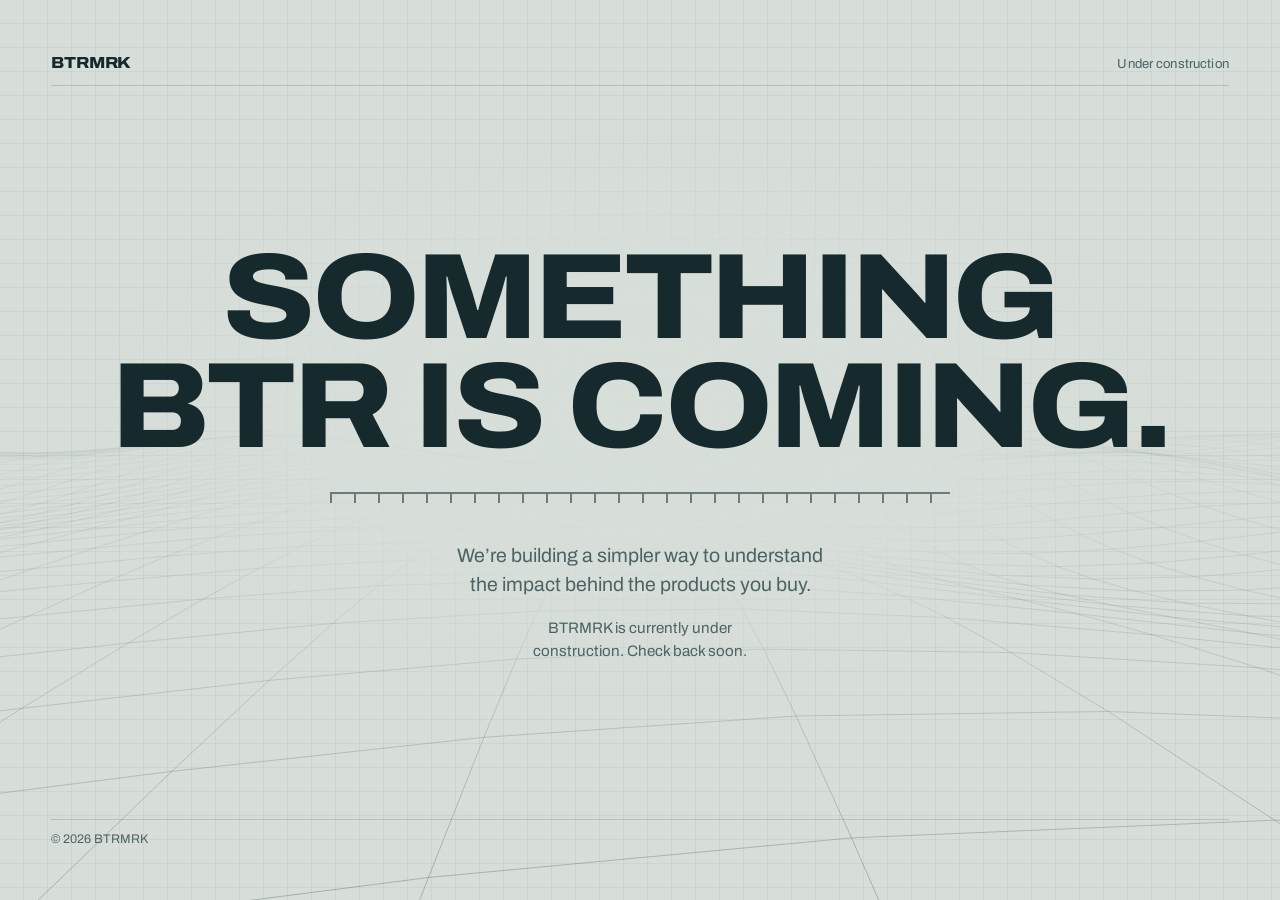
==== index.html @ 33f07256 "Update index.html" ====
<!DOCTYPE html>
<html lang="en">
<head>
<meta charset="utf-8">
<meta name="viewport" content="width=device-width, initial-scale=1, viewport-fit=cover">
<title>BTRMRK — under construction</title>
<meta name="description" content="BTRMRK is building a simpler way to understand the impact behind the products you buy. Site under construction.">
<meta name="robots" content="noindex">

<!-- ============================================================
     EDIT THESE AND YOU'RE DONE:
       1. the accent colour --mark, if BTRMRK's brand colour differs
       2. SPEED / EYE at the top of the script, to retune the terrain
     ============================================================ -->

<link rel="preconnect" href="https://fonts.googleapis.com">
<link rel="preconnect" href="https://fonts.gstatic.com" crossorigin>
<link href="https://fonts.googleapis.com/css2?family=Archivo:wdth,wght@62..125,100..900&display=swap" rel="stylesheet">

<style>
  :root{
    --paper:      #d7ded9;
    --ink:        #16292c;
    --ink-soft:   #4d6265;
    --mark:       #e0006b;          /* surveyor's marking pink */
    --grid-fine:  rgba(22,41,44,.05);
    --grid-bold:  rgba(22,41,44,.16);
    --rule:       2px;
  }

  *{ box-sizing:border-box; }

  html,body{ height:100%; }

  body{
    margin:0;
    background-color:var(--paper);
    background-image:
      linear-gradient(var(--grid-fine) 1px, transparent 1px),
      linear-gradient(90deg, var(--grid-fine) 1px, transparent 1px);
    background-size: 24px 24px, 24px 24px;
    background-position: -1px -1px;
    color:var(--ink);
    font-family:"Archivo", "Helvetica Neue", Arial, sans-serif;
    font-variation-settings:"wdth" 100,"wght" 400;
    font-size:clamp(15px, 1.1vw + 12px, 18px);
    line-height:1.5;
    -webkit-font-smoothing:antialiased;
  }

  /* ---------- 3d terrain layers ---------- */
  /* A canvas is a replaced element: inset:0 alone leaves it at its intrinsic
     300x150, so the size has to be stated. Layout size lives here in CSS only —
     the script sets the backing store, never the style. */
  #bg{
    position:fixed;
    top:0;
    left:0;
    width:100%;
    height:100%;
    height:100lvh;
    z-index:0;
    display:block;
    pointer-events:none;
  }
  .veil{
    position:fixed;
    top:0;
    left:0;
    width:100%;
    height:100%;
    height:100lvh;
    z-index:1;
    pointer-events:none;
    background:radial-gradient(
      ellipse 58% 42% at 50% 46%,
      rgba(215,222,217,.96) 0%,
      rgba(215,222,217,.86) 42%,
      rgba(215,222,217,0)   74%);
  }

  .sheet{
    position:relative;
    z-index:2;
    min-height:100%;
    min-height:100svh;
    display:grid;
    grid-template-rows:auto 1fr auto;
    padding:clamp(20px, 4vw, 56px);
    padding-top:calc(clamp(20px, 4vw, 56px) + env(safe-area-inset-top));
    padding-right:calc(clamp(20px, 4vw, 56px) + env(safe-area-inset-right));
    padding-bottom:calc(clamp(20px, 4vw, 56px) + env(safe-area-inset-bottom));
    padding-left:calc(clamp(20px, 4vw, 56px) + env(safe-area-inset-left));
    gap:clamp(24px, 5vh, 64px);
  }

  /* ---------- top rail ---------- */
  .rail{
    display:flex;
    justify-content:space-between;
    align-items:baseline;
    gap:16px;
    flex-wrap:wrap;
    font-size:.82rem;
    letter-spacing:.01em;
    color:var(--ink-soft);
    border-bottom:1px solid var(--grid-bold);
    padding-bottom:10px;
  }
  .logotype{
    font-variation-settings:"wdth" 112,"wght" 800;
    font-size:1rem;
    letter-spacing:-.01em;
    color:var(--ink);
  }

  /* ---------- centre stack ---------- */
  .stage{
    display:flex;
    flex-direction:column;
    align-items:center;
    justify-content:center;
    text-align:center;
  }

  .headline{
    margin:0;
    max-width:15ch;
    font-variation-settings:"wdth" 110,"wght" 800;
    font-size:clamp(2.15rem, 10.5vw, 7.6rem);
    line-height:.9;
    letter-spacing:-.03em;
    text-wrap:balance;
    overflow-wrap:break-word;
  }

  /* ruler datum under the headline */
  .datum{
    width:min(100%, 62ch);
    margin:clamp(20px, 3.4vh, 40px) 0 clamp(22px, 3.4vh, 40px);
    height:18px;
    border-top:2px solid var(--ink);
    background-image:linear-gradient(90deg, var(--ink) 2px, transparent 2px);
    background-size:24px 9px;
    background-repeat:repeat-x;
    background-position:0 0;
    opacity:.55;
  }

  .lede{
    margin:0;
    max-width:34ch;
    font-size:clamp(1rem, .5vw + .92rem, 1.22rem);
    color:var(--ink-soft);
    text-wrap:balance;
  }

  .note{
    margin:clamp(14px, 2vh, 22px) 0 0;
    max-width:38ch;
    font-size:.95rem;
    color:var(--ink-soft);
    text-wrap:balance;
  }

  /* ---------- footer ---------- */
  .foot{
    font-size:.78rem;
    color:var(--ink-soft);
    border-top:1px solid var(--grid-bold);
    padding-top:10px;
  }

  /* ---------- phones ---------- */
  @media (max-width: 640px){
    .veil{
      background:radial-gradient(
        ellipse 96% 34% at 50% 44%,
        rgba(215,222,217,.97) 0%,
        rgba(215,222,217,.9)  46%,
        rgba(215,222,217,0)   78%);
    }
    .datum{ width:100%; margin:clamp(16px,2.6vh,28px) 0; }
    .lede{ max-width:30ch; }
    .note{ max-width:32ch; }
    .headline{ max-width:12ch; }
  }

  @media (max-width: 360px){
    .rail{ font-size:.76rem; gap:8px; }
  }

  /* ---------- landscape phones: very little vertical room ---------- */
  @media (max-height: 520px) and (orientation: landscape){
    .sheet{ gap:14px; }
    .headline{ font-size:clamp(1.7rem, 5.4vw, 3rem); max-width:22ch; }
    .datum{ margin:12px 0; height:12px; }
    .note{ margin-top:8px; }
  }

  /* ---------- one load sequence ---------- */
  .headline{ opacity:0; animation:rise .62s cubic-bezier(.2,.7,.3,1) .12s forwards; }
  .datum{ transform:scaleX(0); transform-origin:left; animation:sweep .72s cubic-bezier(.2,.7,.3,1) .4s forwards; }
  .lede{ opacity:0; animation:rise .5s ease-out .62s forwards; }
  .note{ opacity:0; animation:rise .5s ease-out .76s forwards; }

  @keyframes rise{ from{ opacity:0; transform:translateY(10px); } to{ opacity:1; transform:none; } }
  @keyframes sweep{ to{ transform:scaleX(1); } }

  @media (prefers-reduced-motion: reduce){
    .headline,.datum,.lede,.note{
      animation:none;
      opacity:1;
      transform:none;
    }
  }
</style>
</head>
<body>

<canvas id="bg" aria-hidden="true"></canvas>
<div class="veil" aria-hidden="true"></div>

<div class="sheet">

  <div class="rail">
    <span class="logotype">BTRMRK</span>
    <span>Under construction</span>
  </div>

  <main class="stage">

    <h1 class="headline">SOMETHING BTR IS COMING.</h1>

    <div class="datum" aria-hidden="true"></div>

    <p class="lede">We’re building a simpler way to understand the impact behind the products you buy.</p>

    <p class="note">BTRMRK is currently under construction. Check back soon.</p>

  </main>

  <div class="foot">© 2026 BTRMRK</div>

</div>

<script>
/* Wireframe survey mesh: a ground plane in real perspective, drifting toward
   the viewer. No libraries — the projection is eight lines of maths. */
(function () {
  var canvas = document.getElementById('bg');
  if (!canvas || !canvas.getContext) return;
  var ctx = canvas.getContext('2d');

  var COLS = 30,     // columns across
      ROWS = 34,     // rows into the distance
      XS   = 1.15,   // column spacing (world units)
      ZS   = 1.0,    // row spacing
      NEAR = 1.4,    // nearest row
      EYE  = 1.55,   // camera height above the plane
      SPEED = 0.55;  // world units per second, toward the viewer

  var w = 0, h = 0, cx = 0, cy = 0, f = 0, raf = 0;
  var still = window.matchMedia('(prefers-reduced-motion: reduce)');

  function resize() {
    // Measure the canvas box itself, not window.innerHeight — on mobile the
    // two disagree while the address bar slides in and out.
    var box = canvas.getBoundingClientRect();
    var nw = Math.round(box.width)  || window.innerWidth;
    var nh = Math.round(box.height) || window.innerHeight;
    if (nw === w && nh === h) return false;

    w = nw;
    h = nh;

    // Fewer rows and a lower pixel ratio on phones: same picture, far less work.
    var narrow = w < 700;
    ROWS = narrow ? 26 : 34;
    XS   = narrow ? 1.5 : 1.15;

    cx = w / 2;
    cy = h * 0.44;                     // horizon
    f  = Math.max(h, w * 0.62) * 1.15; // focal length

    // Widen the plane until it runs past both screen edges at the depth where
    // the lines are still visible — otherwise a wide monitor sees the plane end.
    var zDeep  = NEAR + ROWS * ZS * 0.62;
    var reach  = (w / 2) * zDeep / f;   // world half-width needed at that depth
    COLS = Math.ceil((reach * 3.0) / XS);
    COLS = Math.max(narrow ? 20 : 28, Math.min(COLS, 90));

    var dpr = Math.min(window.devicePixelRatio || 1, narrow ? 1.75 : 2);
    // Only the backing store is set here. Touching canvas.style.width would
    // pin the box to a fixed pixel size and the next measurement would be stale.
    canvas.width  = Math.round(w * dpr);
    canvas.height = Math.round(h * dpr);
    ctx.setTransform(dpr, 0, 0, dpr, 0, 0);

    return true;
  }

  // Height field — three slow waves, no two in step.
  function elevation(x, z, t) {
    return Math.sin(x * 0.42 + z * 0.18 + t * 0.33) * 0.30
         + Math.sin(z * 0.31 - t * 0.21)            * 0.22
         + Math.sin(x * 0.19 - z * 0.26 + t * 0.14) * 0.16;
  }

  function draw(t) {
    ctx.clearRect(0, 0, w, h);

    var scroll = t * SPEED;
    var shift  = scroll % ZS;

    // Depth fade for free: lines are faint at the horizon, firm underfoot.
    var fade = ctx.createLinearGradient(0, cy, 0, h);
    fade.addColorStop(0,    'rgba(22,41,44,0)');
    fade.addColorStop(0.28, 'rgba(22,41,44,0.07)');
    fade.addColorStop(1,    'rgba(22,41,44,0.26)');
    ctx.strokeStyle = fade;
    ctx.lineWidth = 1;

    var i, j, x, z, y, sx, sy, open;

    // Rows running across
    for (j = 0; j < ROWS; j++) {
      z = NEAR + j * ZS - shift;
      if (z < 0.4) continue;
      ctx.beginPath();
      for (i = 0; i <= COLS; i++) {
        x  = (i - COLS / 2) * XS;
        y  = elevation(x, z + scroll, t);
        sx = cx + f * x / z;
        sy = cy + f * (EYE - y) / z;
        if (i) ctx.lineTo(sx, sy); else ctx.moveTo(sx, sy);
      }
      ctx.stroke();
    }

    // Columns running away
    for (i = 0; i <= COLS; i++) {
      x = (i - COLS / 2) * XS;
      ctx.beginPath();
      open = false;
      for (j = 0; j < ROWS; j++) {
        z = NEAR + j * ZS - shift;
        if (z < 0.4) { open = false; continue; }
        y  = elevation(x, z + scroll, t);
        sx = cx + f * x / z;
        sy = cy + f * (EYE - y) / z;
        if (open) ctx.lineTo(sx, sy); else { ctx.moveTo(sx, sy); open = true; }
      }
      ctx.stroke();
    }
  }

  var elapsed = 0, last = 0;

  function frame(now) {
    if (!last) last = now;
    // Clamp the step so returning to a backgrounded tab doesn't jump the terrain.
    elapsed += Math.min((now - last) / 1000, 0.05);
    last = now;
    draw(elapsed);
    raf = window.requestAnimationFrame(frame);
  }

  function play() {
    if (raf || still.matches) return;
    last = 0;
    raf = window.requestAnimationFrame(frame);
  }
  function pause() {
    if (!raf) return;
    window.cancelAnimationFrame(raf);
    raf = 0;
  }

  function start() {
    resize();
    if (still.matches) { pause(); draw(elapsed); }
    else play();
  }

  // Phones fire resize constantly as the address bar slides; coalesce them.
  var pending = 0;
  function onResize() {
    window.clearTimeout(pending);
    pending = window.setTimeout(function () {
      var changed = resize();
      if (changed && !raf) draw(elapsed);
    }, 140);
  }

  window.addEventListener('resize', onResize, { passive: true });
  window.addEventListener('orientationchange', onResize, { passive: true });
  if (window.visualViewport) {
    window.visualViewport.addEventListener('resize', onResize, { passive: true });
  }

  document.addEventListener('visibilitychange', function () {
    if (document.hidden) pause(); else play();
  });

  if (still.addEventListener) still.addEventListener('change', start);
  else if (still.addListener) still.addListener(start);

  start();
})();
</script>

</body>
</html>
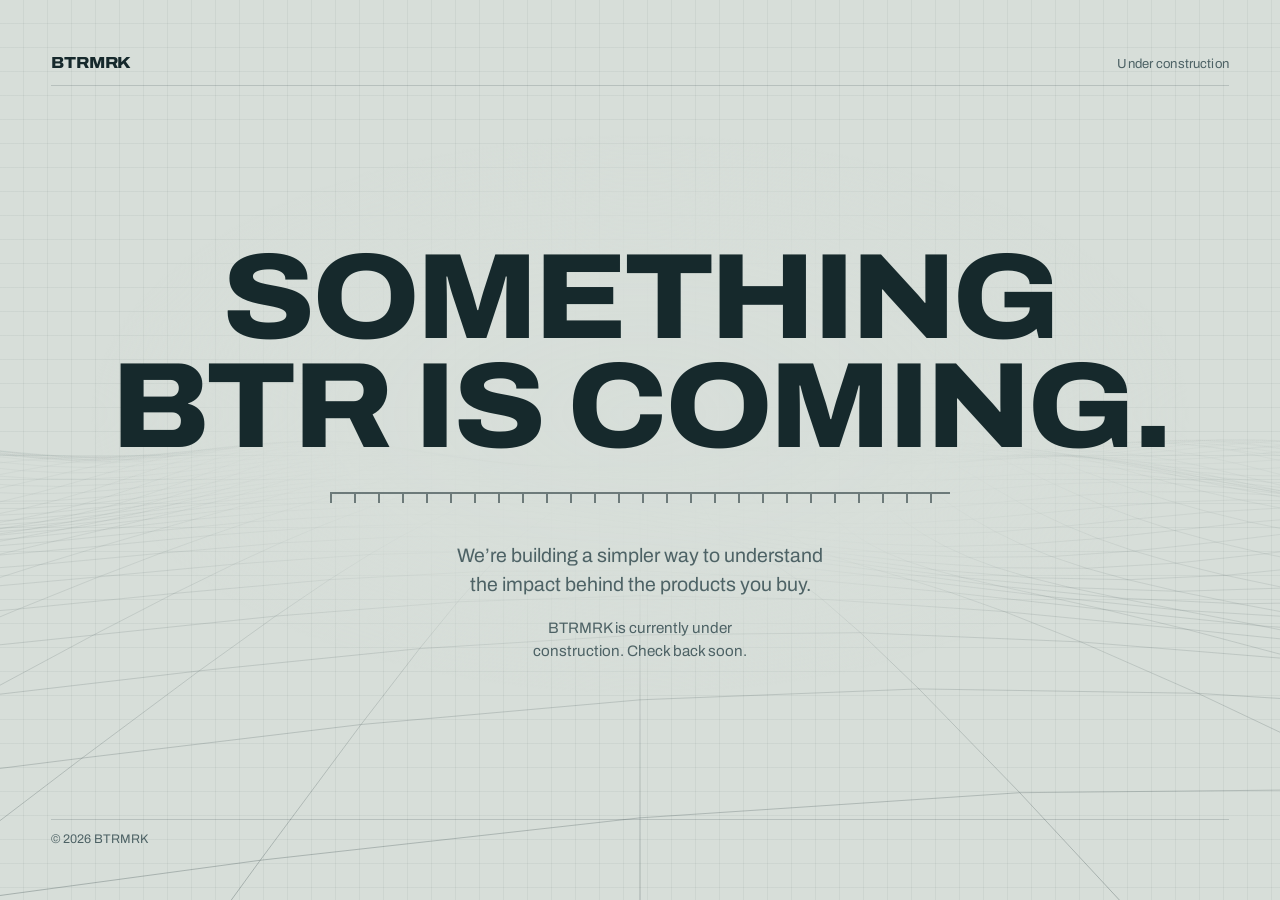
==== commit 359d81a4: "Update index.html" ====
--- a/index.html
+++ b/index.html
@@ -175,10 +175,10 @@
   @media (max-width: 640px){
     .veil{
       background:radial-gradient(
-        ellipse 96% 34% at 50% 44%,
-        rgba(215,222,217,.97) 0%,
-        rgba(215,222,217,.9)  46%,
-        rgba(215,222,217,0)   78%);
+        ellipse 145% 33% at 50% 44%,
+        rgba(215,222,217,.96) 0%,
+        rgba(215,222,217,.87) 54%,
+        rgba(215,222,217,0)   88%);
     }
     .datum{ width:100%; margin:clamp(16px,2.6vh,28px) 0; }
     .lede{ max-width:30ch; }
@@ -280,8 +280,17 @@
     XS   = narrow ? 1.5 : 1.15;
 
     cx = w / 2;
-    cy = h * 0.44;                     // horizon
-    f  = Math.max(h, w * 0.62) * 1.15; // focal length
+
+    // Focal length from a fixed ~70 degree horizontal field of view. Deriving it
+    // from height instead turns a tall phone into a telephoto lens: four giant
+    // lines across the screen rather than a mesh.
+    f = w * 0.714;
+
+    // On a tall screen the ground has to start lower, or the plane never
+    // reaches the bottom edge and leaves a band of blank paper under it.
+    var ratio = h / w;
+    var horizon = Math.min(0.62, Math.max(0.44, 0.44 + (ratio - 0.6) * 0.115));
+    cy = h * horizon;
 
     // Widen the plane until it runs past both screen edges at the depth where
     // the lines are still visible — otherwise a wide monitor sees the plane end.
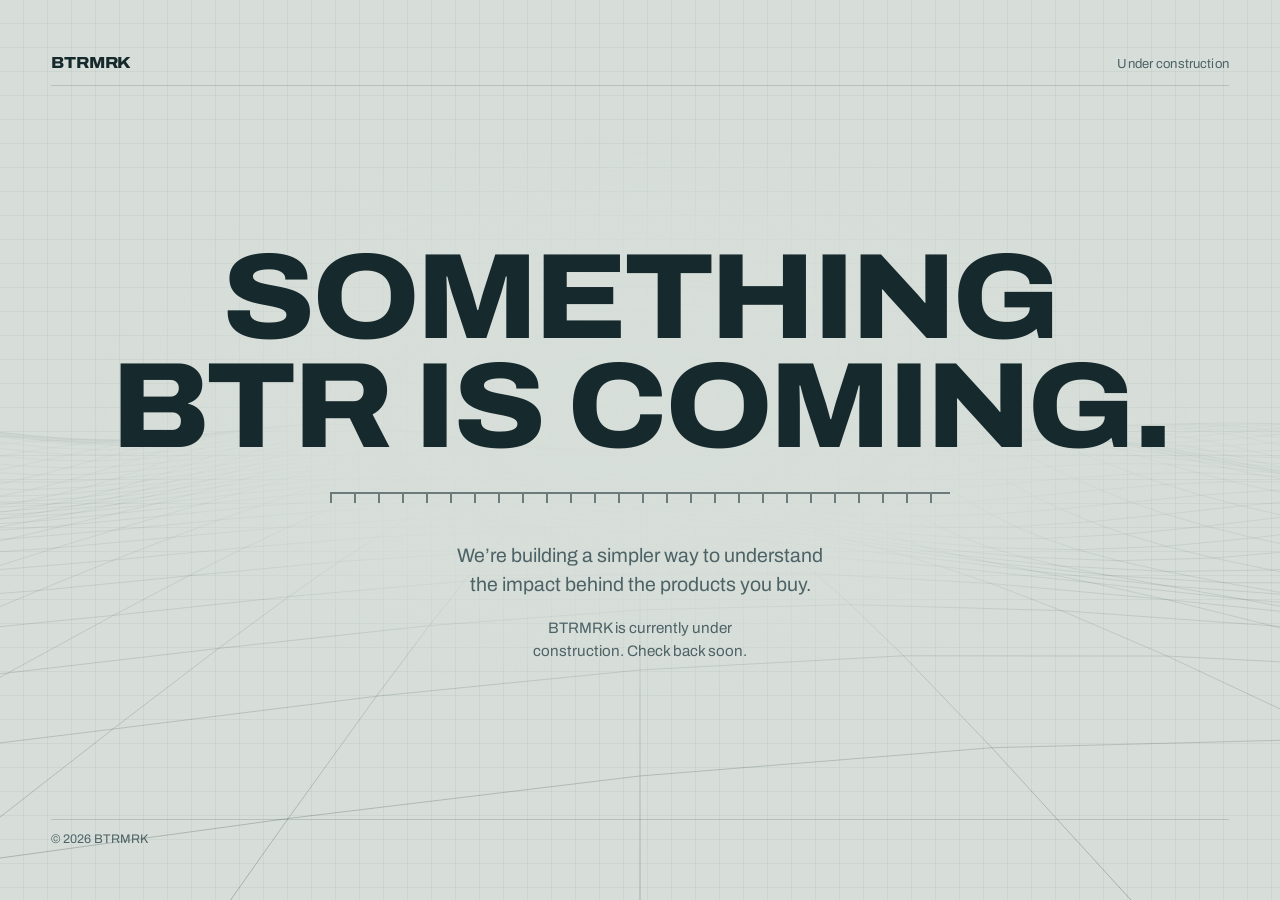
==== commit 1449a1e4: "Update index.html" ====
--- a/index.html
+++ b/index.html
@@ -173,12 +173,14 @@
 
   /* ---------- phones ---------- */
   @media (max-width: 640px){
+    /* Lighter than desktop: the mesh should read across the whole screen, and
+       the lines it sits behind are hairlines at 26% ink at their very darkest. */
     .veil{
       background:radial-gradient(
-        ellipse 145% 33% at 50% 44%,
-        rgba(215,222,217,.96) 0%,
-        rgba(215,222,217,.87) 54%,
-        rgba(215,222,217,0)   88%);
+        ellipse 150% 44% at 50% 46%,
+        rgba(215,222,217,.74) 0%,
+        rgba(215,222,217,.52) 56%,
+        rgba(215,222,217,0)   90%);
     }
     .datum{ width:100%; margin:clamp(16px,2.6vh,28px) 0; }
     .lede{ max-width:30ch; }
@@ -257,7 +259,7 @@
       XS   = 1.15,   // column spacing (world units)
       ZS   = 1.0,    // row spacing
       NEAR = 1.4,    // nearest row
-      EYE  = 1.55,   // camera height above the plane
+      EYE  = 1.55,   // camera height above the plane (recomputed per viewport)
       SPEED = 0.55;  // world units per second, toward the viewer
 
   var w = 0, h = 0, cx = 0, cy = 0, f = 0, raf = 0;
@@ -286,15 +288,18 @@
     // lines across the screen rather than a mesh.
     f = w * 0.714;
 
-    // On a tall screen the ground has to start lower, or the plane never
-    // reaches the bottom edge and leaves a band of blank paper under it.
+    // Tall screens get a higher horizon so the ground claims more of the frame.
     var ratio = h / w;
-    var horizon = Math.min(0.62, Math.max(0.44, 0.44 + (ratio - 0.6) * 0.115));
+    var horizon = Math.min(0.44, Math.max(0.34, 0.44 - (ratio - 0.6) * 0.07));
     cy = h * horizon;
+
+    // Then lift the camera until the nearest row falls past the bottom edge.
+    // Without this the plane stops short and leaves blank paper beneath it.
+    EYE = Math.max(1.55, NEAR * (h - cy) / f * 1.04);
 
     // Widen the plane until it runs past both screen edges at the depth where
     // the lines are still visible — otherwise a wide monitor sees the plane end.
-    var zDeep  = NEAR + ROWS * ZS * 0.62;
+    var zDeep  = NEAR + ROWS * ZS * 0.85;
     var reach  = (w / 2) * zDeep / f;   // world half-width needed at that depth
     COLS = Math.ceil((reach * 3.0) / XS);
     COLS = Math.max(narrow ? 20 : 28, Math.min(COLS, 90));
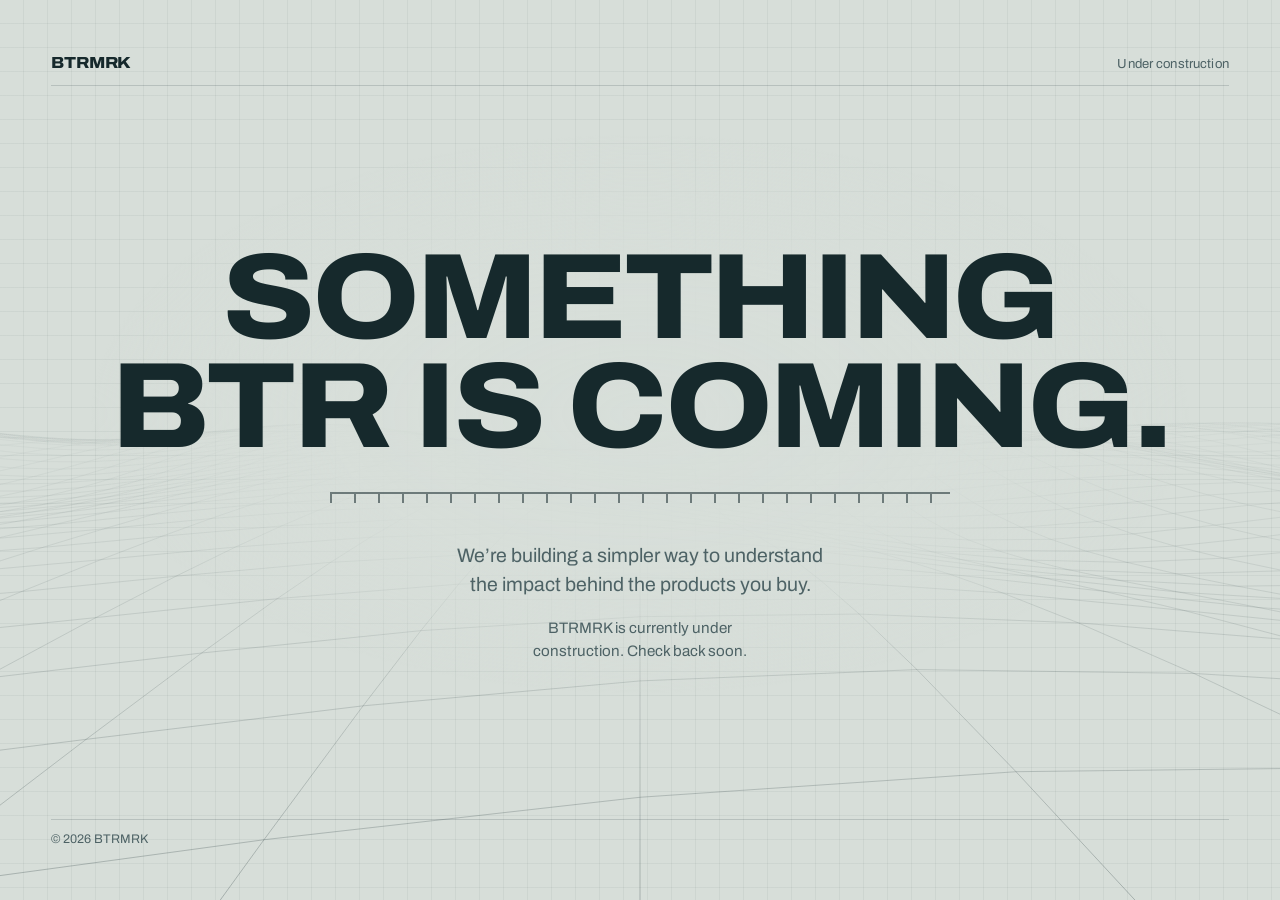
==== commit 278137df: "Update index.html" ====
--- a/index.html
+++ b/index.html
@@ -257,7 +257,7 @@
   var COLS = 30,     // columns across
       ROWS = 34,     // rows into the distance
       XS   = 1.15,   // column spacing (world units)
-      ZS   = 1.0,    // row spacing
+      ZS   = 1.0,    // row spacing (recomputed per viewport)
       NEAR = 1.4,    // nearest row
       EYE  = 1.55,   // camera height above the plane (recomputed per viewport)
       SPEED = 0.55;  // world units per second, toward the viewer
@@ -276,10 +276,14 @@
     w = nw;
     h = nh;
 
-    // Fewer rows and a lower pixel ratio on phones: same picture, far less work.
+    // Phones need a FINER mesh, not a coarser one. A narrow viewport with a wide
+    // lens puts mid-screen at only z~3, where column spacing is f*XS/z — at
+    // XS 1.5 that is 150px apart, i.e. three lines on the whole screen. Tighter
+    // spacing and a nearer horizon give the same line count a real mesh.
     var narrow = w < 700;
-    ROWS = narrow ? 26 : 34;
-    XS   = narrow ? 1.5 : 1.15;
+    ROWS = narrow ? 15   : 34;
+    ZS   = narrow ? 0.8  : 1.0;
+    XS   = narrow ? 0.55 : 1.15;
 
     cx = w / 2;
 
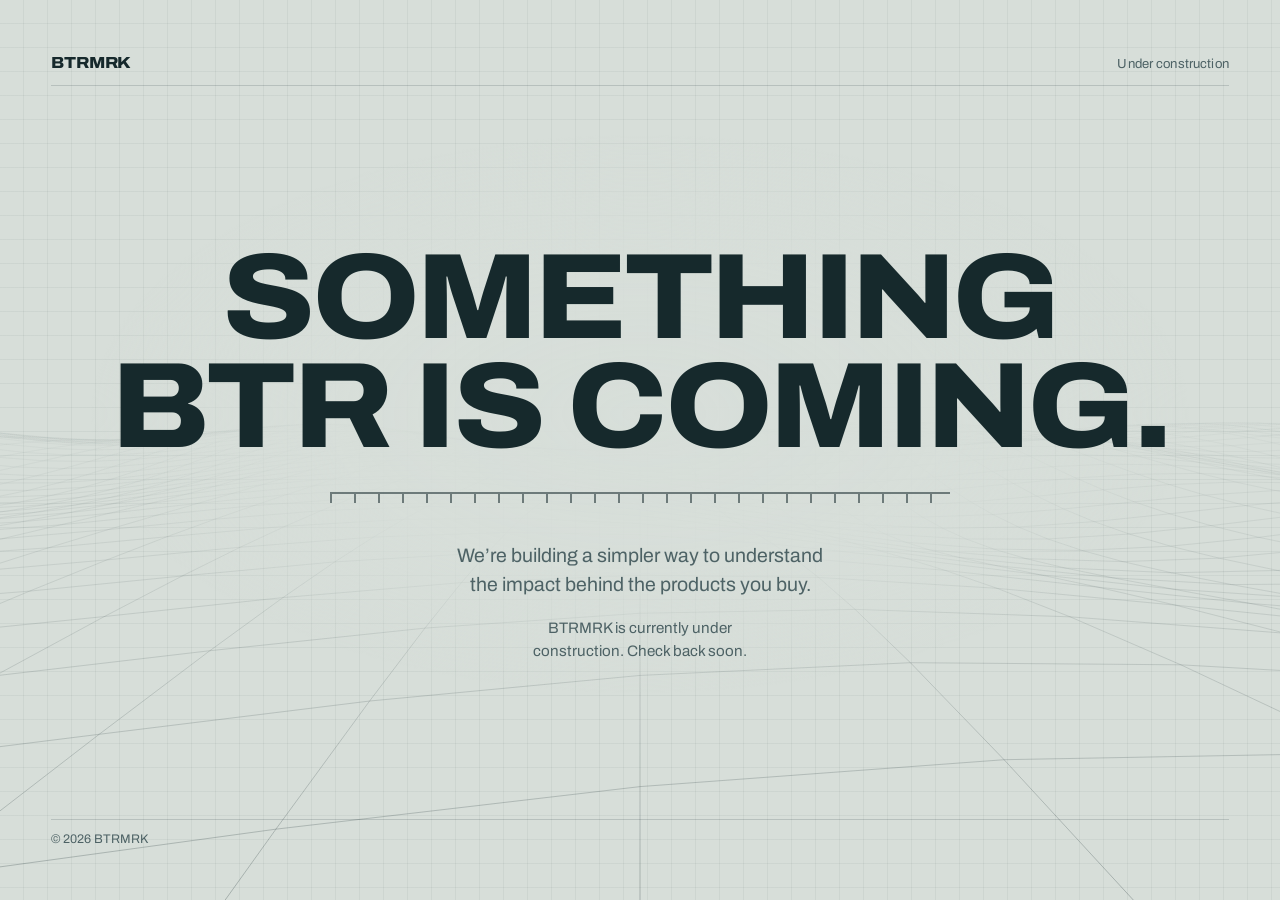
==== commit 7b174aaf: "Update index.html" ====
--- a/index.html
+++ b/index.html
@@ -216,6 +216,8 @@
       transform:none;
     }
   }
+
+
 </style>
 </head>
 <body>
@@ -247,27 +249,48 @@
 </div>
 
 <script>
-/* Wireframe survey mesh: a ground plane in real perspective, drifting toward
-   the viewer. No libraries — the projection is eight lines of maths. */
+/* Interactive wireframe survey mesh.
+   Foreground content/layout is untouched.
+   Interaction lives entirely in the background canvas:
+   - desktop: a subtle lens follows the mouse and reveals a darker,
+     slightly lifted patch of terrain
+   - click/tap: three contour rings expand from the exact interaction point
+   - mobile: drag the lens with your finger; release to let it fade away
+*/
 (function () {
   var canvas = document.getElementById('bg');
   if (!canvas || !canvas.getContext) return;
   var ctx = canvas.getContext('2d');
 
-  var COLS = 30,     // columns across
-      ROWS = 34,     // rows into the distance
-      XS   = 1.15,   // column spacing (world units)
-      ZS   = 1.0,    // row spacing (recomputed per viewport)
-      NEAR = 1.4,    // nearest row
-      EYE  = 1.55,   // camera height above the plane (recomputed per viewport)
-      SPEED = 0.55;  // world units per second, toward the viewer
+  var COLS = 30,
+      ROWS = 34,
+      XS   = 1.15,
+      ZS   = 1.0,
+      NEAR = 1.4,
+      EYE  = 1.55,
+      SPEED = 0.55;
 
   var w = 0, h = 0, cx = 0, cy = 0, f = 0, raf = 0;
   var still = window.matchMedia('(prefers-reduced-motion: reduce)');
+  var finePointer = window.matchMedia('(pointer:fine)');
+
+  /* Pointer is stored in CSS-pixel coordinates because the canvas context is
+     scaled to CSS pixels after resize(). */
+  var pointer = {
+    x: 0,
+    y: 0,
+    tx: 0,
+    ty: 0,
+    active: 0,
+    target: 0,
+    visible: false
+  };
+
+  var pulses = [];
+  var MAX_PULSES = 4;
+  var LENS_RADIUS = 118;
 
   function resize() {
-    // Measure the canvas box itself, not window.innerHeight — on mobile the
-    // two disagree while the address bar slides in and out.
     var box = canvas.getBoundingClientRect();
     var nw = Math.round(box.width)  || window.innerWidth;
     var nh = Math.round(box.height) || window.innerHeight;
@@ -276,87 +299,114 @@
     w = nw;
     h = nh;
 
-    // Phones need a FINER mesh, not a coarser one. A narrow viewport with a wide
-    // lens puts mid-screen at only z~3, where column spacing is f*XS/z — at
-    // XS 1.5 that is 150px apart, i.e. three lines on the whole screen. Tighter
-    // spacing and a nearer horizon give the same line count a real mesh.
+    /* Preserve the user's existing mobile mesh settings. */
     var narrow = w < 700;
     ROWS = narrow ? 15   : 34;
     ZS   = narrow ? 0.8  : 1.0;
     XS   = narrow ? 0.55 : 1.15;
+    LENS_RADIUS = narrow ? 92 : 118;
 
     cx = w / 2;
-
-    // Focal length from a fixed ~70 degree horizontal field of view. Deriving it
-    // from height instead turns a tall phone into a telephoto lens: four giant
-    // lines across the screen rather than a mesh.
     f = w * 0.714;
 
-    // Tall screens get a higher horizon so the ground claims more of the frame.
     var ratio = h / w;
     var horizon = Math.min(0.44, Math.max(0.34, 0.44 - (ratio - 0.6) * 0.07));
     cy = h * horizon;
 
-    // Then lift the camera until the nearest row falls past the bottom edge.
-    // Without this the plane stops short and leaves blank paper beneath it.
     EYE = Math.max(1.55, NEAR * (h - cy) / f * 1.04);
 
-    // Widen the plane until it runs past both screen edges at the depth where
-    // the lines are still visible — otherwise a wide monitor sees the plane end.
-    var zDeep  = NEAR + ROWS * ZS * 0.85;
-    var reach  = (w / 2) * zDeep / f;   // world half-width needed at that depth
+    var zDeep = NEAR + ROWS * ZS * 0.85;
+    var reach = (w / 2) * zDeep / f;
     COLS = Math.ceil((reach * 3.0) / XS);
     COLS = Math.max(narrow ? 20 : 28, Math.min(COLS, 90));
 
     var dpr = Math.min(window.devicePixelRatio || 1, narrow ? 1.75 : 2);
-    // Only the backing store is set here. Touching canvas.style.width would
-    // pin the box to a fixed pixel size and the next measurement would be stale.
     canvas.width  = Math.round(w * dpr);
     canvas.height = Math.round(h * dpr);
     ctx.setTransform(dpr, 0, 0, dpr, 0, 0);
 
+    if (!pointer.x && !pointer.y) {
+      pointer.x = pointer.tx = w / 2;
+      pointer.y = pointer.ty = h / 2;
+    }
+
     return true;
   }
 
-  // Height field — three slow waves, no two in step.
   function elevation(x, z, t) {
     return Math.sin(x * 0.42 + z * 0.18 + t * 0.33) * 0.30
          + Math.sin(z * 0.31 - t * 0.21)            * 0.22
          + Math.sin(x * 0.19 - z * 0.26 + t * 0.14) * 0.16;
   }
 
-  function draw(t) {
-    ctx.clearRect(0, 0, w, h);
-
+  function lensLift(sx, sy) {
+    if (pointer.active < 0.001) return 0;
+
+    var dx = sx - pointer.x;
+    var dy = sy - pointer.y;
+    var dist = Math.sqrt(dx * dx + dy * dy);
+    if (dist >= LENS_RADIUS) return 0;
+
+    var n = 1 - dist / LENS_RADIUS;
+    /* Smooth, shallow lift. The terrain moves, but never enough to look rubbery. */
+    return n * n * 0.58 * pointer.active;
+  }
+
+  function projectPoint(x, z, t, scroll) {
+    var y0 = elevation(x, z + scroll, t);
+    var sx0 = cx + f * x / z;
+    var sy0 = cy + f * (EYE - y0) / z;
+    var y = y0 + lensLift(sx0, sy0);
+
+    return {
+      x: cx + f * x / z,
+      y: cy + f * (EYE - y) / z
+    };
+  }
+
+  function drawMesh(t, highlighted) {
     var scroll = t * SPEED;
-    var shift  = scroll % ZS;
-
-    // Depth fade for free: lines are faint at the horizon, firm underfoot.
-    var fade = ctx.createLinearGradient(0, cy, 0, h);
-    fade.addColorStop(0,    'rgba(22,41,44,0)');
-    fade.addColorStop(0.28, 'rgba(22,41,44,0.07)');
-    fade.addColorStop(1,    'rgba(22,41,44,0.26)');
-    ctx.strokeStyle = fade;
-    ctx.lineWidth = 1;
-
-    var i, j, x, z, y, sx, sy, open;
-
-    // Rows running across
+    var shift = scroll % ZS;
+
+    if (highlighted) {
+      /* Restrict this second pass to the circular survey lens. */
+      ctx.save();
+      ctx.beginPath();
+      ctx.arc(pointer.x, pointer.y, LENS_RADIUS, 0, Math.PI * 2);
+      ctx.clip();
+
+      var lensFade = ctx.createRadialGradient(
+        pointer.x, pointer.y, 12,
+        pointer.x, pointer.y, LENS_RADIUS
+      );
+      lensFade.addColorStop(0,    'rgba(77,98,101,' + (0.48 * pointer.active) + ')');
+      lensFade.addColorStop(0.55, 'rgba(77,98,101,' + (0.28 * pointer.active) + ')');
+      lensFade.addColorStop(1,    'rgba(77,98,101,0)');
+      ctx.strokeStyle = lensFade;
+      ctx.lineWidth = 1.15;
+    } else {
+      var fade = ctx.createLinearGradient(0, cy, 0, h);
+      fade.addColorStop(0,    'rgba(22,41,44,0)');
+      fade.addColorStop(0.28, 'rgba(22,41,44,0.07)');
+      fade.addColorStop(1,    'rgba(22,41,44,0.26)');
+      ctx.strokeStyle = fade;
+      ctx.lineWidth = 1;
+    }
+
+    var i, j, x, z, p, open;
+
     for (j = 0; j < ROWS; j++) {
       z = NEAR + j * ZS - shift;
       if (z < 0.4) continue;
       ctx.beginPath();
       for (i = 0; i <= COLS; i++) {
-        x  = (i - COLS / 2) * XS;
-        y  = elevation(x, z + scroll, t);
-        sx = cx + f * x / z;
-        sy = cy + f * (EYE - y) / z;
-        if (i) ctx.lineTo(sx, sy); else ctx.moveTo(sx, sy);
+        x = (i - COLS / 2) * XS;
+        p = projectPoint(x, z, t, scroll);
+        if (i) ctx.lineTo(p.x, p.y); else ctx.moveTo(p.x, p.y);
       }
       ctx.stroke();
     }
 
-    // Columns running away
     for (i = 0; i <= COLS; i++) {
       x = (i - COLS / 2) * XS;
       ctx.beginPath();
@@ -364,20 +414,89 @@
       for (j = 0; j < ROWS; j++) {
         z = NEAR + j * ZS - shift;
         if (z < 0.4) { open = false; continue; }
-        y  = elevation(x, z + scroll, t);
-        sx = cx + f * x / z;
-        sy = cy + f * (EYE - y) / z;
-        if (open) ctx.lineTo(sx, sy); else { ctx.moveTo(sx, sy); open = true; }
+        p = projectPoint(x, z, t, scroll);
+        if (open) ctx.lineTo(p.x, p.y);
+        else { ctx.moveTo(p.x, p.y); open = true; }
       }
       ctx.stroke();
     }
+
+    if (highlighted) ctx.restore();
+  }
+
+  function drawLens() {
+    if (pointer.active < 0.01) return;
+
+    ctx.save();
+
+    /* Soft inspection wash: it sharpens the lens without looking like a spotlight. */
+    var wash = ctx.createRadialGradient(
+      pointer.x, pointer.y, 0,
+      pointer.x, pointer.y, LENS_RADIUS
+    );
+    wash.addColorStop(0,    'rgba(77,98,101,' + (0.055 * pointer.active) + ')');
+    wash.addColorStop(0.62, 'rgba(77,98,101,' + (0.025 * pointer.active) + ')');
+    wash.addColorStop(1,    'rgba(77,98,101,0)');
+    ctx.fillStyle = wash;
+    ctx.beginPath();
+    ctx.arc(pointer.x, pointer.y, LENS_RADIUS, 0, Math.PI * 2);
+    ctx.fill();
+
+    ctx.restore();
+  }
+
+  function drawPulses(t) {
+    if (!pulses.length) return;
+
+    ctx.save();
+    ctx.strokeStyle = '#4d6265';
+    ctx.lineWidth = 1;
+
+    for (var i = pulses.length - 1; i >= 0; i--) {
+      var pulse = pulses[i];
+      var age = t - pulse.start;
+      if (age > pulse.life) {
+        pulses.splice(i, 1);
+        continue;
+      }
+
+      var progress = age / pulse.life;
+      var eased = 1 - Math.pow(1 - progress, 3);
+      var fade = Math.pow(1 - progress, 1.7);
+
+      for (var ring = 0; ring < 3; ring++) {
+        var ringDelay = ring * 0.095;
+        var local = Math.max(0, Math.min(1, (progress - ringDelay) / (1 - ringDelay)));
+        if (local <= 0) continue;
+
+        var radius = 18 + (LENS_RADIUS * 1.42) * (1 - Math.pow(1 - local, 3));
+        ctx.globalAlpha = fade * (0.34 - ring * 0.065);
+        ctx.beginPath();
+        ctx.arc(pulse.x, pulse.y, radius, 0, Math.PI * 2);
+        ctx.stroke();
+      }
+    }
+
+    ctx.restore();
+  }
+
+  function draw(t) {
+    ctx.clearRect(0, 0, w, h);
+
+    pointer.x += (pointer.tx - pointer.x) * 0.22;
+    pointer.y += (pointer.ty - pointer.y) * 0.22;
+    pointer.active += (pointer.target - pointer.active) * 0.14;
+
+    drawMesh(t, false);
+    if (pointer.active > 0.01) drawMesh(t, true);
+    drawPulses(t);
+    drawLens();
   }
 
   var elapsed = 0, last = 0;
 
   function frame(now) {
     if (!last) last = now;
-    // Clamp the step so returning to a backgrounded tab doesn't jump the terrain.
     elapsed += Math.min((now - last) / 1000, 0.05);
     last = now;
     draw(elapsed);
@@ -389,19 +508,42 @@
     last = 0;
     raf = window.requestAnimationFrame(frame);
   }
+
   function pause() {
     if (!raf) return;
     window.cancelAnimationFrame(raf);
     raf = 0;
   }
 
+  function setPointer(clientX, clientY, strength) {
+    pointer.tx = clientX;
+    pointer.ty = clientY;
+    pointer.target = strength;
+    pointer.visible = true;
+  }
+
+  function pulseAt(clientX, clientY) {
+    pulses.push({
+      x: clientX,
+      y: clientY,
+      start: elapsed,
+      life: 0.92
+    });
+    if (pulses.length > MAX_PULSES) pulses.shift();
+  }
+
+  var touchHideTimer = 0;
+
   function start() {
     resize();
-    if (still.matches) { pause(); draw(elapsed); }
-    else play();
-  }
-
-  // Phones fire resize constantly as the address bar slides; coalesce them.
+    if (still.matches) {
+      pause();
+      draw(elapsed);
+    } else {
+      play();
+    }
+  }
+
   var pending = 0;
   function onResize() {
     window.clearTimeout(pending);
@@ -411,6 +553,43 @@
     }, 140);
   }
 
+  window.addEventListener('pointermove', function (e) {
+    if (e.pointerType === 'mouse') {
+      setPointer(e.clientX, e.clientY, 1);
+    } else if (e.isPrimary) {
+      window.clearTimeout(touchHideTimer);
+      setPointer(e.clientX, e.clientY, 1);
+    }
+  }, { passive: true });
+
+  window.addEventListener('pointerdown', function (e) {
+    window.clearTimeout(touchHideTimer);
+    /* Touch should snap to the finger immediately. Mouse keeps a tiny elegant lag. */
+    if (e.pointerType !== 'mouse') {
+      pointer.x = e.clientX;
+      pointer.y = e.clientY;
+    }
+    setPointer(e.clientX, e.clientY, 1);
+    pulseAt(e.clientX, e.clientY);
+  }, { passive: true });
+
+  window.addEventListener('pointerup', function (e) {
+    if (e.pointerType !== 'mouse') {
+      pointer.target = 0.55;
+      touchHideTimer = window.setTimeout(function () {
+        pointer.target = 0;
+        pointer.visible = false;
+      }, 420);
+    }
+  }, { passive: true });
+
+  window.addEventListener('pointerleave', function (e) {
+    if (e.pointerType === 'mouse') {
+      pointer.target = 0;
+      pointer.visible = false;
+    }
+  }, { passive: true });
+
   window.addEventListener('resize', onResize, { passive: true });
   window.addEventListener('orientationchange', onResize, { passive: true });
   if (window.visualViewport) {
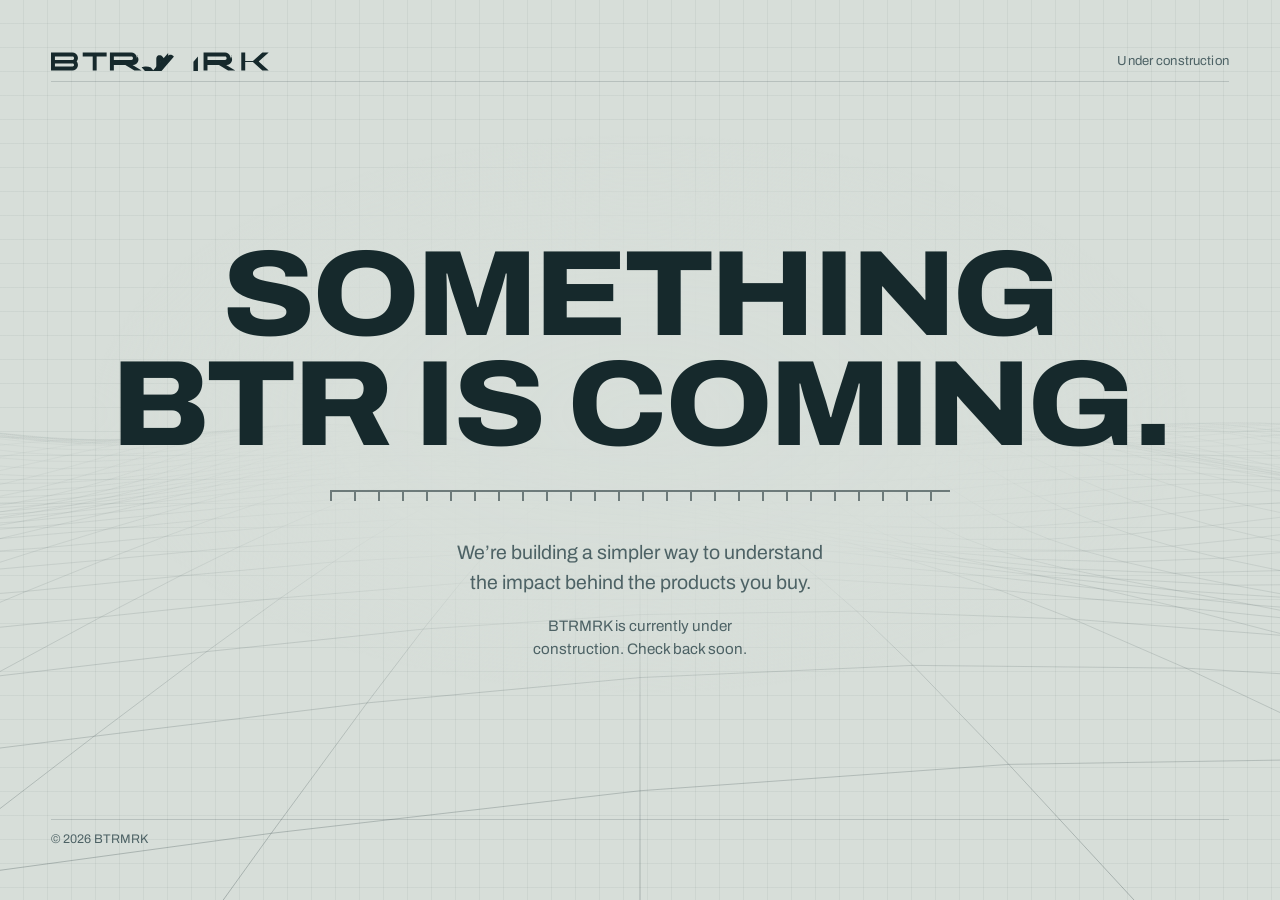
==== commit d3d21924: "Update index.html" ====
--- a/index.html
+++ b/index.html
@@ -6,6 +6,7 @@
 <title>BTRMRK — under construction</title>
 <meta name="description" content="BTRMRK is building a simpler way to understand the impact behind the products you buy. Site under construction.">
 <meta name="robots" content="noindex">
+<link rel="icon" href="data:image/svg+xml,<svg xmlns='http://www.w3.org/2000/svg' viewBox='0 0 1024 1024' fill='%2316292c'><path d='M289.01,518.68l174.8,202.05c6.65,7.98,13.96,13.29,21.93,17.28,8.64,3.32,17.28,5.31,25.92,5.31s17.28-1.99,25.92-5.31c8.64-3.99,15.95-9.31,22.6-17.28l200.73-231.3,54.5-62.48,90.39-105.02c-2-5.32-4.65-9.97-7.98-14.62-7.98-10.63-17.28-18.61-28.58-22.6-11.96-3.99-23.93-5.32-37.22-2.66-12.63,1.99-23.93,9.3-33.9,19.94l-285.8,330.33-45.18-52.2c-33.78-15.46-72.33-21.44-113.54-18.12-15.95,1.33-31.9,3.99-47.85,7.98l-16.62,2.66,0,0Z'/><path d='M771.5,477.47v289.12h86.4v-388.83l-86.4,99.71Z'/><path d='M252.46,463.51l-80.42-92.39c-9.97-10.63-21.27-17.95-33.9-19.94-13.29-2.66-25.26-1.33-37.22,2.66-11.3,3.99-20.61,11.96-28.58,22.6-7.98,10.63-11.96,23.26-11.96,37.88v352.28h86.4v-335.66l27.25,31.24c22.6,0,45.85,0,69.11,0,3.32,0,6.65,.66,9.3,1.33h0Z'/></svg>">
 
 <!-- ============================================================
      EDIT THESE AND YOU'RE DONE:
@@ -98,7 +99,7 @@
   .rail{
     display:flex;
     justify-content:space-between;
-    align-items:baseline;
+    align-items:center;
     gap:16px;
     flex-wrap:wrap;
     font-size:.82rem;
@@ -107,11 +108,14 @@
     border-bottom:1px solid var(--grid-bold);
     padding-bottom:10px;
   }
+  /* Real BTRMRK wordmark, inlined so it inherits --ink via currentColor.
+     Aspect is 11.46:1, so it is sized by height and the width follows. */
   .logotype{
-    font-variation-settings:"wdth" 112,"wght" 800;
-    font-size:1rem;
-    letter-spacing:-.01em;
+    display:block;
+    height:clamp(13px, 3.2vw, 19px);
+    width:auto;
     color:var(--ink);
+    flex:0 0 auto;
   }
 
   /* ---------- centre stack ---------- */
@@ -216,8 +220,6 @@
       transform:none;
     }
   }
-
-
 </style>
 </head>
 <body>
@@ -228,7 +230,16 @@
 <div class="sheet">
 
   <div class="rail">
-    <span class="logotype">BTRMRK</span>
+    <svg class="logotype" viewBox="0 0 2192.82 191.39" fill="currentColor" role="img" aria-label="BTRMRK">
+      <path d="M271.11,66.56c.82-10.45-.55-20.35-4.95-29.15-4.13-9.07-10.45-16.77-18.97-22.82-8.52-6.32-18.97-9.35-30.8-9.35H0v180.93h216.4c11.82,0,22.27-3.03,30.8-9.35,8.52-6.05,14.85-13.75,18.97-22.82,4.4-8.8,5.77-18.7,4.95-29.15-1.1-10.72-5.22-20.35-12.37-29.15,7.15-8.8,11.27-18.42,12.37-29.15ZM227.94,141.63c-2.75,3.3-6.32,4.95-11.55,4.95H39.59v-31.07h176.8c5.22,0,9.08,1.65,11.55,4.95,2.75,3.03,4.12,6.88,4.12,10.72s-1.37,7.42-4.12,10.45ZM227.94,76.73c-2.75,3.3-6.32,4.95-11.55,4.95H39.59v-36.57h176.8c5.22,0,9.08,1.65,11.55,4.95,2.75,3.3,4.12,7.42,4.12,12.1s-1.37,11.27-4.12,14.57Z"/>
+      <path d="M319.49,45.11h100.72v141.07h39.59V45.11h100.72V5.24h-241.03v39.87Z"/>
+      <path d="M864.63,66.56c.82-10.45-.55-20.35-4.95-29.15-4.13-9.07-10.45-16.77-18.97-22.82-8.52-6.32-18.97-9.35-30.8-9.35h-216.4v180.93h39.59v-55.54h115.3l92.13,55.54h72.6l-92.13-55.54h4.95c11.82,0,22.27-3.03,30.8-9.35,8.52-6.05,14.85-13.75,18.97-22.82,4.4-8.8,5.77-18.7,4.95-29.15-1.1-10.72-5.22-20.35-12.37-29.15,7.15-8.8,11.27-18.42,12.37-29.15ZM821.46,76.73c-2.75,3.3-6.32,4.95-11.55,4.95h-176.8v-36.57h176.8c5.22,0,9.08,1.65,11.55,4.95,2.75,3.3,4.12,7.42,4.12,12.1s-1.37,11.27-4.12,14.57Z"/>
+      <path d="M1180.3,10.19l-150.4,173.8-23.78-27.47c-17.78-8.14-38.06-11.28-59.74-9.54-8.39,.7-16.79,2.1-25.18,4.2l-8.75,1.4,91.98,106.33c3.5,4.2,7.35,6.99,11.54,9.09,4.55,1.75,9.09,2.8,13.64,2.8s9.09-1.05,13.64-2.8c4.55-2.1,8.39-4.9,11.89-9.09l105.62-121.74,28.68-32.88,47.56-55.26c-1.05-2.8-2.45-5.25-4.2-7.69-4.2-5.59-9.09-9.79-15.04-11.89-6.29-2.1-12.59-2.8-19.58-1.4-6.64,1.05-12.59,4.9-17.84,10.49Z"/>
+      <path d="M1434.78,98.96v152.14h45.46V46.49l-45.46,52.47Z"/>
+      <path d="M1161.74,91.61l-42.31-48.62c-5.25-5.59-11.19-9.44-17.84-10.49-6.99-1.4-13.29-.7-19.58,1.4-5.94,2.1-10.84,6.29-15.04,11.89-4.2,5.59-6.29,12.24-6.29,19.93v185.37h45.46V97.7l14.34,16.44c11.89,0,24.13,0,36.37,0,1.75,0,3.5,.35,4.9,.7h0Z"/>
+      <path d="M1807.83,66.56c.82-10.45-.55-20.35-4.95-29.15-4.13-9.07-10.45-16.77-18.97-22.82-8.52-6.32-18.97-9.35-30.8-9.35h-216.4v180.93h39.59v-55.54h115.3l92.13,55.54h72.6l-92.13-55.54h4.95c11.82,0,22.27-3.03,30.8-9.35,8.52-6.05,14.85-13.75,18.97-22.82,4.4-8.8,5.77-18.7,4.95-29.15-1.1-10.72-5.22-20.35-12.37-29.15,7.15-8.8,11.27-18.42,12.37-29.15ZM1764.66,76.73c-2.75,3.3-6.32,4.95-11.55,4.95h-176.8v-36.57h176.8c5.22,0,9.08,1.65,11.55,4.95,2.75,3.3,4.12,7.42,4.12,12.1s-1.37,11.27-4.12,14.57Z"/>
+      <path d="M2192.82,5.24h-63.52l-95.43,85.51h-77.55V5.24h-39.59v180.93h39.59v-85.51h77.55l95.43,85.51h63.52l-100.93-90.46,100.93-90.46Z"/>
+    </svg>
     <span>Under construction</span>
   </div>
 
@@ -249,48 +260,27 @@
 </div>
 
 <script>
-/* Interactive wireframe survey mesh.
-   Foreground content/layout is untouched.
-   Interaction lives entirely in the background canvas:
-   - desktop: a subtle lens follows the mouse and reveals a darker,
-     slightly lifted patch of terrain
-   - click/tap: three contour rings expand from the exact interaction point
-   - mobile: drag the lens with your finger; release to let it fade away
-*/
+/* Wireframe survey mesh: a ground plane in real perspective, drifting toward
+   the viewer. No libraries — the projection is eight lines of maths. */
 (function () {
   var canvas = document.getElementById('bg');
   if (!canvas || !canvas.getContext) return;
   var ctx = canvas.getContext('2d');
 
-  var COLS = 30,
-      ROWS = 34,
-      XS   = 1.15,
-      ZS   = 1.0,
-      NEAR = 1.4,
-      EYE  = 1.55,
-      SPEED = 0.55;
+  var COLS = 30,     // columns across
+      ROWS = 34,     // rows into the distance
+      XS   = 1.15,   // column spacing (world units)
+      ZS   = 1.0,    // row spacing (recomputed per viewport)
+      NEAR = 1.4,    // nearest row
+      EYE  = 1.55,   // camera height above the plane (recomputed per viewport)
+      SPEED = 0.55;  // world units per second, toward the viewer
 
   var w = 0, h = 0, cx = 0, cy = 0, f = 0, raf = 0;
   var still = window.matchMedia('(prefers-reduced-motion: reduce)');
-  var finePointer = window.matchMedia('(pointer:fine)');
-
-  /* Pointer is stored in CSS-pixel coordinates because the canvas context is
-     scaled to CSS pixels after resize(). */
-  var pointer = {
-    x: 0,
-    y: 0,
-    tx: 0,
-    ty: 0,
-    active: 0,
-    target: 0,
-    visible: false
-  };
-
-  var pulses = [];
-  var MAX_PULSES = 4;
-  var LENS_RADIUS = 118;
 
   function resize() {
+    // Measure the canvas box itself, not window.innerHeight — on mobile the
+    // two disagree while the address bar slides in and out.
     var box = canvas.getBoundingClientRect();
     var nw = Math.round(box.width)  || window.innerWidth;
     var nh = Math.round(box.height) || window.innerHeight;
@@ -299,114 +289,87 @@
     w = nw;
     h = nh;
 
-    /* Preserve the user's existing mobile mesh settings. */
+    // Phones need a FINER mesh, not a coarser one. A narrow viewport with a wide
+    // lens puts mid-screen at only z~3, where column spacing is f*XS/z — at
+    // XS 1.5 that is 150px apart, i.e. three lines on the whole screen. Tighter
+    // spacing and a nearer horizon give the same line count a real mesh.
     var narrow = w < 700;
     ROWS = narrow ? 15   : 34;
     ZS   = narrow ? 0.8  : 1.0;
     XS   = narrow ? 0.55 : 1.15;
-    LENS_RADIUS = narrow ? 92 : 118;
 
     cx = w / 2;
+
+    // Focal length from a fixed ~70 degree horizontal field of view. Deriving it
+    // from height instead turns a tall phone into a telephoto lens: four giant
+    // lines across the screen rather than a mesh.
     f = w * 0.714;
 
+    // Tall screens get a higher horizon so the ground claims more of the frame.
     var ratio = h / w;
     var horizon = Math.min(0.44, Math.max(0.34, 0.44 - (ratio - 0.6) * 0.07));
     cy = h * horizon;
 
+    // Then lift the camera until the nearest row falls past the bottom edge.
+    // Without this the plane stops short and leaves blank paper beneath it.
     EYE = Math.max(1.55, NEAR * (h - cy) / f * 1.04);
 
-    var zDeep = NEAR + ROWS * ZS * 0.85;
-    var reach = (w / 2) * zDeep / f;
+    // Widen the plane until it runs past both screen edges at the depth where
+    // the lines are still visible — otherwise a wide monitor sees the plane end.
+    var zDeep  = NEAR + ROWS * ZS * 0.85;
+    var reach  = (w / 2) * zDeep / f;   // world half-width needed at that depth
     COLS = Math.ceil((reach * 3.0) / XS);
     COLS = Math.max(narrow ? 20 : 28, Math.min(COLS, 90));
 
     var dpr = Math.min(window.devicePixelRatio || 1, narrow ? 1.75 : 2);
+    // Only the backing store is set here. Touching canvas.style.width would
+    // pin the box to a fixed pixel size and the next measurement would be stale.
     canvas.width  = Math.round(w * dpr);
     canvas.height = Math.round(h * dpr);
     ctx.setTransform(dpr, 0, 0, dpr, 0, 0);
 
-    if (!pointer.x && !pointer.y) {
-      pointer.x = pointer.tx = w / 2;
-      pointer.y = pointer.ty = h / 2;
-    }
-
     return true;
   }
 
+  // Height field — three slow waves, no two in step.
   function elevation(x, z, t) {
     return Math.sin(x * 0.42 + z * 0.18 + t * 0.33) * 0.30
          + Math.sin(z * 0.31 - t * 0.21)            * 0.22
          + Math.sin(x * 0.19 - z * 0.26 + t * 0.14) * 0.16;
   }
 
-  function lensLift(sx, sy) {
-    if (pointer.active < 0.001) return 0;
-
-    var dx = sx - pointer.x;
-    var dy = sy - pointer.y;
-    var dist = Math.sqrt(dx * dx + dy * dy);
-    if (dist >= LENS_RADIUS) return 0;
-
-    var n = 1 - dist / LENS_RADIUS;
-    /* Smooth, shallow lift. The terrain moves, but never enough to look rubbery. */
-    return n * n * 0.58 * pointer.active;
-  }
-
-  function projectPoint(x, z, t, scroll) {
-    var y0 = elevation(x, z + scroll, t);
-    var sx0 = cx + f * x / z;
-    var sy0 = cy + f * (EYE - y0) / z;
-    var y = y0 + lensLift(sx0, sy0);
-
-    return {
-      x: cx + f * x / z,
-      y: cy + f * (EYE - y) / z
-    };
-  }
-
-  function drawMesh(t, highlighted) {
+  function draw(t) {
+    ctx.clearRect(0, 0, w, h);
+
     var scroll = t * SPEED;
-    var shift = scroll % ZS;
-
-    if (highlighted) {
-      /* Restrict this second pass to the circular survey lens. */
-      ctx.save();
-      ctx.beginPath();
-      ctx.arc(pointer.x, pointer.y, LENS_RADIUS, 0, Math.PI * 2);
-      ctx.clip();
-
-      var lensFade = ctx.createRadialGradient(
-        pointer.x, pointer.y, 12,
-        pointer.x, pointer.y, LENS_RADIUS
-      );
-      lensFade.addColorStop(0,    'rgba(77,98,101,' + (0.48 * pointer.active) + ')');
-      lensFade.addColorStop(0.55, 'rgba(77,98,101,' + (0.28 * pointer.active) + ')');
-      lensFade.addColorStop(1,    'rgba(77,98,101,0)');
-      ctx.strokeStyle = lensFade;
-      ctx.lineWidth = 1.15;
-    } else {
-      var fade = ctx.createLinearGradient(0, cy, 0, h);
-      fade.addColorStop(0,    'rgba(22,41,44,0)');
-      fade.addColorStop(0.28, 'rgba(22,41,44,0.07)');
-      fade.addColorStop(1,    'rgba(22,41,44,0.26)');
-      ctx.strokeStyle = fade;
-      ctx.lineWidth = 1;
-    }
-
-    var i, j, x, z, p, open;
-
+    var shift  = scroll % ZS;
+
+    // Depth fade for free: lines are faint at the horizon, firm underfoot.
+    var fade = ctx.createLinearGradient(0, cy, 0, h);
+    fade.addColorStop(0,    'rgba(22,41,44,0)');
+    fade.addColorStop(0.28, 'rgba(22,41,44,0.07)');
+    fade.addColorStop(1,    'rgba(22,41,44,0.26)');
+    ctx.strokeStyle = fade;
+    ctx.lineWidth = 1;
+
+    var i, j, x, z, y, sx, sy, open;
+
+    // Rows running across
     for (j = 0; j < ROWS; j++) {
       z = NEAR + j * ZS - shift;
       if (z < 0.4) continue;
       ctx.beginPath();
       for (i = 0; i <= COLS; i++) {
-        x = (i - COLS / 2) * XS;
-        p = projectPoint(x, z, t, scroll);
-        if (i) ctx.lineTo(p.x, p.y); else ctx.moveTo(p.x, p.y);
+        x  = (i - COLS / 2) * XS;
+        y  = elevation(x, z + scroll, t);
+        sx = cx + f * x / z;
+        sy = cy + f * (EYE - y) / z;
+        if (i) ctx.lineTo(sx, sy); else ctx.moveTo(sx, sy);
       }
       ctx.stroke();
     }
 
+    // Columns running away
     for (i = 0; i <= COLS; i++) {
       x = (i - COLS / 2) * XS;
       ctx.beginPath();
@@ -414,89 +377,20 @@
       for (j = 0; j < ROWS; j++) {
         z = NEAR + j * ZS - shift;
         if (z < 0.4) { open = false; continue; }
-        p = projectPoint(x, z, t, scroll);
-        if (open) ctx.lineTo(p.x, p.y);
-        else { ctx.moveTo(p.x, p.y); open = true; }
+        y  = elevation(x, z + scroll, t);
+        sx = cx + f * x / z;
+        sy = cy + f * (EYE - y) / z;
+        if (open) ctx.lineTo(sx, sy); else { ctx.moveTo(sx, sy); open = true; }
       }
       ctx.stroke();
     }
-
-    if (highlighted) ctx.restore();
-  }
-
-  function drawLens() {
-    if (pointer.active < 0.01) return;
-
-    ctx.save();
-
-    /* Soft inspection wash: it sharpens the lens without looking like a spotlight. */
-    var wash = ctx.createRadialGradient(
-      pointer.x, pointer.y, 0,
-      pointer.x, pointer.y, LENS_RADIUS
-    );
-    wash.addColorStop(0,    'rgba(77,98,101,' + (0.055 * pointer.active) + ')');
-    wash.addColorStop(0.62, 'rgba(77,98,101,' + (0.025 * pointer.active) + ')');
-    wash.addColorStop(1,    'rgba(77,98,101,0)');
-    ctx.fillStyle = wash;
-    ctx.beginPath();
-    ctx.arc(pointer.x, pointer.y, LENS_RADIUS, 0, Math.PI * 2);
-    ctx.fill();
-
-    ctx.restore();
-  }
-
-  function drawPulses(t) {
-    if (!pulses.length) return;
-
-    ctx.save();
-    ctx.strokeStyle = '#4d6265';
-    ctx.lineWidth = 1;
-
-    for (var i = pulses.length - 1; i >= 0; i--) {
-      var pulse = pulses[i];
-      var age = t - pulse.start;
-      if (age > pulse.life) {
-        pulses.splice(i, 1);
-        continue;
-      }
-
-      var progress = age / pulse.life;
-      var eased = 1 - Math.pow(1 - progress, 3);
-      var fade = Math.pow(1 - progress, 1.7);
-
-      for (var ring = 0; ring < 3; ring++) {
-        var ringDelay = ring * 0.095;
-        var local = Math.max(0, Math.min(1, (progress - ringDelay) / (1 - ringDelay)));
-        if (local <= 0) continue;
-
-        var radius = 18 + (LENS_RADIUS * 1.42) * (1 - Math.pow(1 - local, 3));
-        ctx.globalAlpha = fade * (0.34 - ring * 0.065);
-        ctx.beginPath();
-        ctx.arc(pulse.x, pulse.y, radius, 0, Math.PI * 2);
-        ctx.stroke();
-      }
-    }
-
-    ctx.restore();
-  }
-
-  function draw(t) {
-    ctx.clearRect(0, 0, w, h);
-
-    pointer.x += (pointer.tx - pointer.x) * 0.22;
-    pointer.y += (pointer.ty - pointer.y) * 0.22;
-    pointer.active += (pointer.target - pointer.active) * 0.14;
-
-    drawMesh(t, false);
-    if (pointer.active > 0.01) drawMesh(t, true);
-    drawPulses(t);
-    drawLens();
   }
 
   var elapsed = 0, last = 0;
 
   function frame(now) {
     if (!last) last = now;
+    // Clamp the step so returning to a backgrounded tab doesn't jump the terrain.
     elapsed += Math.min((now - last) / 1000, 0.05);
     last = now;
     draw(elapsed);
@@ -508,42 +402,19 @@
     last = 0;
     raf = window.requestAnimationFrame(frame);
   }
-
   function pause() {
     if (!raf) return;
     window.cancelAnimationFrame(raf);
     raf = 0;
   }
 
-  function setPointer(clientX, clientY, strength) {
-    pointer.tx = clientX;
-    pointer.ty = clientY;
-    pointer.target = strength;
-    pointer.visible = true;
-  }
-
-  function pulseAt(clientX, clientY) {
-    pulses.push({
-      x: clientX,
-      y: clientY,
-      start: elapsed,
-      life: 0.92
-    });
-    if (pulses.length > MAX_PULSES) pulses.shift();
-  }
-
-  var touchHideTimer = 0;
-
   function start() {
     resize();
-    if (still.matches) {
-      pause();
-      draw(elapsed);
-    } else {
-      play();
-    }
-  }
-
+    if (still.matches) { pause(); draw(elapsed); }
+    else play();
+  }
+
+  // Phones fire resize constantly as the address bar slides; coalesce them.
   var pending = 0;
   function onResize() {
     window.clearTimeout(pending);
@@ -553,43 +424,6 @@
     }, 140);
   }
 
-  window.addEventListener('pointermove', function (e) {
-    if (e.pointerType === 'mouse') {
-      setPointer(e.clientX, e.clientY, 1);
-    } else if (e.isPrimary) {
-      window.clearTimeout(touchHideTimer);
-      setPointer(e.clientX, e.clientY, 1);
-    }
-  }, { passive: true });
-
-  window.addEventListener('pointerdown', function (e) {
-    window.clearTimeout(touchHideTimer);
-    /* Touch should snap to the finger immediately. Mouse keeps a tiny elegant lag. */
-    if (e.pointerType !== 'mouse') {
-      pointer.x = e.clientX;
-      pointer.y = e.clientY;
-    }
-    setPointer(e.clientX, e.clientY, 1);
-    pulseAt(e.clientX, e.clientY);
-  }, { passive: true });
-
-  window.addEventListener('pointerup', function (e) {
-    if (e.pointerType !== 'mouse') {
-      pointer.target = 0.55;
-      touchHideTimer = window.setTimeout(function () {
-        pointer.target = 0;
-        pointer.visible = false;
-      }, 420);
-    }
-  }, { passive: true });
-
-  window.addEventListener('pointerleave', function (e) {
-    if (e.pointerType === 'mouse') {
-      pointer.target = 0;
-      pointer.visible = false;
-    }
-  }, { passive: true });
-
   window.addEventListener('resize', onResize, { passive: true });
   window.addEventListener('orientationchange', onResize, { passive: true });
   if (window.visualViewport) {
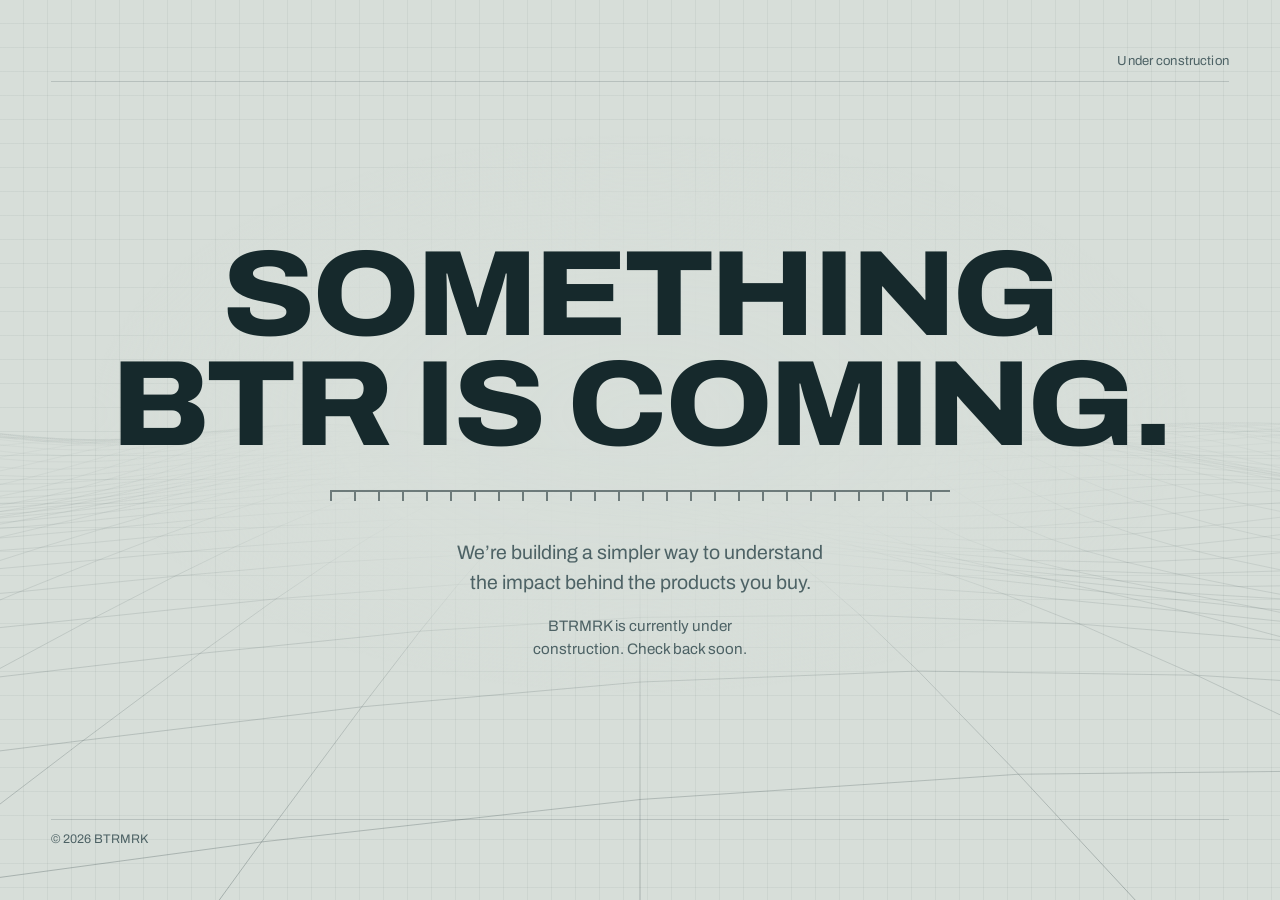
==== commit eeba920f: "Update index.html" ====
--- a/index.html
+++ b/index.html
@@ -6,7 +6,7 @@
 <title>BTRMRK — under construction</title>
 <meta name="description" content="BTRMRK is building a simpler way to understand the impact behind the products you buy. Site under construction.">
 <meta name="robots" content="noindex">
-<link rel="icon" href="data:image/svg+xml,<svg xmlns='http://www.w3.org/2000/svg' viewBox='0 0 1024 1024' fill='%2316292c'><path d='M289.01,518.68l174.8,202.05c6.65,7.98,13.96,13.29,21.93,17.28,8.64,3.32,17.28,5.31,25.92,5.31s17.28-1.99,25.92-5.31c8.64-3.99,15.95-9.31,22.6-17.28l200.73-231.3,54.5-62.48,90.39-105.02c-2-5.32-4.65-9.97-7.98-14.62-7.98-10.63-17.28-18.61-28.58-22.6-11.96-3.99-23.93-5.32-37.22-2.66-12.63,1.99-23.93,9.3-33.9,19.94l-285.8,330.33-45.18-52.2c-33.78-15.46-72.33-21.44-113.54-18.12-15.95,1.33-31.9,3.99-47.85,7.98l-16.62,2.66,0,0Z'/><path d='M771.5,477.47v289.12h86.4v-388.83l-86.4,99.71Z'/><path d='M252.46,463.51l-80.42-92.39c-9.97-10.63-21.27-17.95-33.9-19.94-13.29-2.66-25.26-1.33-37.22,2.66-11.3,3.99-20.61,11.96-28.58,22.6-7.98,10.63-11.96,23.26-11.96,37.88v352.28h86.4v-335.66l27.25,31.24c22.6,0,45.85,0,69.11,0,3.32,0,6.65,.66,9.3,1.33h0Z'/></svg>">
+<link rel="icon" href="btrmrk-mark.svg">
 
 <!-- ============================================================
      EDIT THESE AND YOU'RE DONE:
@@ -108,14 +108,21 @@
     border-bottom:1px solid var(--grid-bold);
     padding-bottom:10px;
   }
-  /* Real BTRMRK wordmark, inlined so it inherits --ink via currentColor.
-     Aspect is 11.46:1, so it is sized by height and the width follows. */
+  /* Wordmark is masked rather than inlined, so the colour still follows --ink
+     but no path data lives in this file. Needs btrmrk-wordmark.svg alongside,
+     served over http — a file:// page cannot load a mask. */
   .logotype{
     display:block;
     height:clamp(13px, 3.2vw, 19px);
-    width:auto;
-    color:var(--ink);
+    aspect-ratio:2192.82 / 191.39;
     flex:0 0 auto;
+  }
+  @supports ((-webkit-mask-image:url('')) or (mask-image:url(''))){
+    .logotype{
+      background-color:var(--ink);
+      -webkit-mask:url("btrmrk-wordmark.svg") no-repeat center / contain;
+              mask:url("btrmrk-wordmark.svg") no-repeat center / contain;
+    }
   }
 
   /* ---------- centre stack ---------- */
@@ -230,16 +237,7 @@
 <div class="sheet">
 
   <div class="rail">
-    <svg class="logotype" viewBox="0 0 2192.82 191.39" fill="currentColor" role="img" aria-label="BTRMRK">
-      <path d="M271.11,66.56c.82-10.45-.55-20.35-4.95-29.15-4.13-9.07-10.45-16.77-18.97-22.82-8.52-6.32-18.97-9.35-30.8-9.35H0v180.93h216.4c11.82,0,22.27-3.03,30.8-9.35,8.52-6.05,14.85-13.75,18.97-22.82,4.4-8.8,5.77-18.7,4.95-29.15-1.1-10.72-5.22-20.35-12.37-29.15,7.15-8.8,11.27-18.42,12.37-29.15ZM227.94,141.63c-2.75,3.3-6.32,4.95-11.55,4.95H39.59v-31.07h176.8c5.22,0,9.08,1.65,11.55,4.95,2.75,3.03,4.12,6.88,4.12,10.72s-1.37,7.42-4.12,10.45ZM227.94,76.73c-2.75,3.3-6.32,4.95-11.55,4.95H39.59v-36.57h176.8c5.22,0,9.08,1.65,11.55,4.95,2.75,3.3,4.12,7.42,4.12,12.1s-1.37,11.27-4.12,14.57Z"/>
-      <path d="M319.49,45.11h100.72v141.07h39.59V45.11h100.72V5.24h-241.03v39.87Z"/>
-      <path d="M864.63,66.56c.82-10.45-.55-20.35-4.95-29.15-4.13-9.07-10.45-16.77-18.97-22.82-8.52-6.32-18.97-9.35-30.8-9.35h-216.4v180.93h39.59v-55.54h115.3l92.13,55.54h72.6l-92.13-55.54h4.95c11.82,0,22.27-3.03,30.8-9.35,8.52-6.05,14.85-13.75,18.97-22.82,4.4-8.8,5.77-18.7,4.95-29.15-1.1-10.72-5.22-20.35-12.37-29.15,7.15-8.8,11.27-18.42,12.37-29.15ZM821.46,76.73c-2.75,3.3-6.32,4.95-11.55,4.95h-176.8v-36.57h176.8c5.22,0,9.08,1.65,11.55,4.95,2.75,3.3,4.12,7.42,4.12,12.1s-1.37,11.27-4.12,14.57Z"/>
-      <path d="M1180.3,10.19l-150.4,173.8-23.78-27.47c-17.78-8.14-38.06-11.28-59.74-9.54-8.39,.7-16.79,2.1-25.18,4.2l-8.75,1.4,91.98,106.33c3.5,4.2,7.35,6.99,11.54,9.09,4.55,1.75,9.09,2.8,13.64,2.8s9.09-1.05,13.64-2.8c4.55-2.1,8.39-4.9,11.89-9.09l105.62-121.74,28.68-32.88,47.56-55.26c-1.05-2.8-2.45-5.25-4.2-7.69-4.2-5.59-9.09-9.79-15.04-11.89-6.29-2.1-12.59-2.8-19.58-1.4-6.64,1.05-12.59,4.9-17.84,10.49Z"/>
-      <path d="M1434.78,98.96v152.14h45.46V46.49l-45.46,52.47Z"/>
-      <path d="M1161.74,91.61l-42.31-48.62c-5.25-5.59-11.19-9.44-17.84-10.49-6.99-1.4-13.29-.7-19.58,1.4-5.94,2.1-10.84,6.29-15.04,11.89-4.2,5.59-6.29,12.24-6.29,19.93v185.37h45.46V97.7l14.34,16.44c11.89,0,24.13,0,36.37,0,1.75,0,3.5,.35,4.9,.7h0Z"/>
-      <path d="M1807.83,66.56c.82-10.45-.55-20.35-4.95-29.15-4.13-9.07-10.45-16.77-18.97-22.82-8.52-6.32-18.97-9.35-30.8-9.35h-216.4v180.93h39.59v-55.54h115.3l92.13,55.54h72.6l-92.13-55.54h4.95c11.82,0,22.27-3.03,30.8-9.35,8.52-6.05,14.85-13.75,18.97-22.82,4.4-8.8,5.77-18.7,4.95-29.15-1.1-10.72-5.22-20.35-12.37-29.15,7.15-8.8,11.27-18.42,12.37-29.15ZM1764.66,76.73c-2.75,3.3-6.32,4.95-11.55,4.95h-176.8v-36.57h176.8c5.22,0,9.08,1.65,11.55,4.95,2.75,3.3,4.12,7.42,4.12,12.1s-1.37,11.27-4.12,14.57Z"/>
-      <path d="M2192.82,5.24h-63.52l-95.43,85.51h-77.55V5.24h-39.59v180.93h39.59v-85.51h77.55l95.43,85.51h63.52l-100.93-90.46,100.93-90.46Z"/>
-    </svg>
+    <span class="logotype" role="img" aria-label="BTRMRK"></span>
     <span>Under construction</span>
   </div>
 
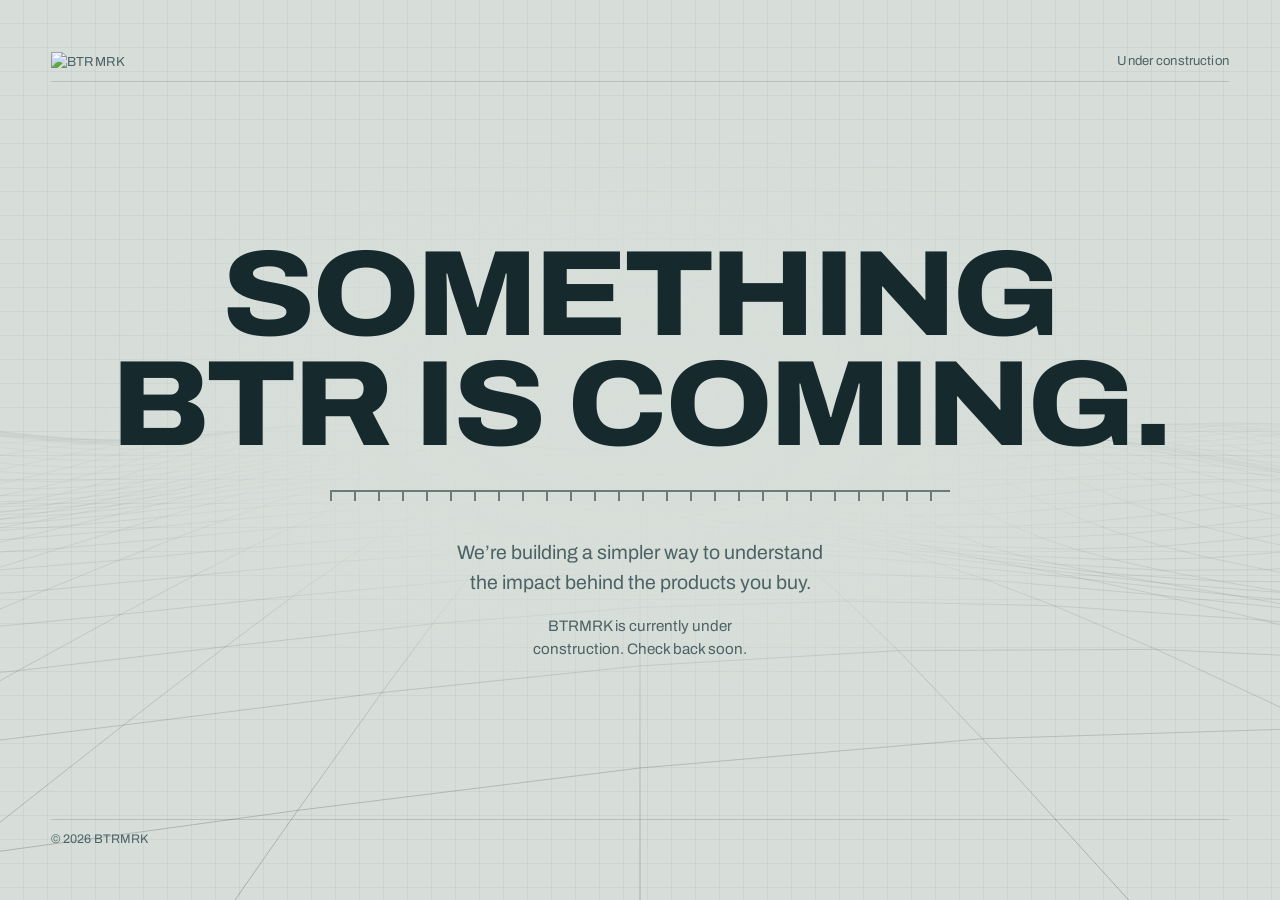
==== commit 01cacd40: "Update index.html" ====
--- a/index.html
+++ b/index.html
@@ -108,21 +108,13 @@
     border-bottom:1px solid var(--grid-bold);
     padding-bottom:10px;
   }
-  /* Wordmark is masked rather than inlined, so the colour still follows --ink
-     but no path data lives in this file. Needs btrmrk-wordmark.svg alongside,
-     served over http — a file:// page cannot load a mask. */
+  /* Plain <img>: no mask support needed, works over file:// too. The colour
+     lives in btrmrk-wordmark.svg (set to --ink) rather than in CSS. */
   .logotype{
     display:block;
     height:clamp(13px, 3.2vw, 19px);
-    aspect-ratio:2192.82 / 191.39;
+    width:auto;
     flex:0 0 auto;
-  }
-  @supports ((-webkit-mask-image:url('')) or (mask-image:url(''))){
-    .logotype{
-      background-color:var(--ink);
-      -webkit-mask:url("btrmrk-wordmark.svg") no-repeat center / contain;
-              mask:url("btrmrk-wordmark.svg") no-repeat center / contain;
-    }
   }
 
   /* ---------- centre stack ---------- */
@@ -237,7 +229,7 @@
 <div class="sheet">
 
   <div class="rail">
-    <span class="logotype" role="img" aria-label="BTRMRK"></span>
+    <img class="logotype" src="btrmrk-wordmark.svg" alt="BTRMRK" width="2193" height="191">
     <span>Under construction</span>
   </div>
 
